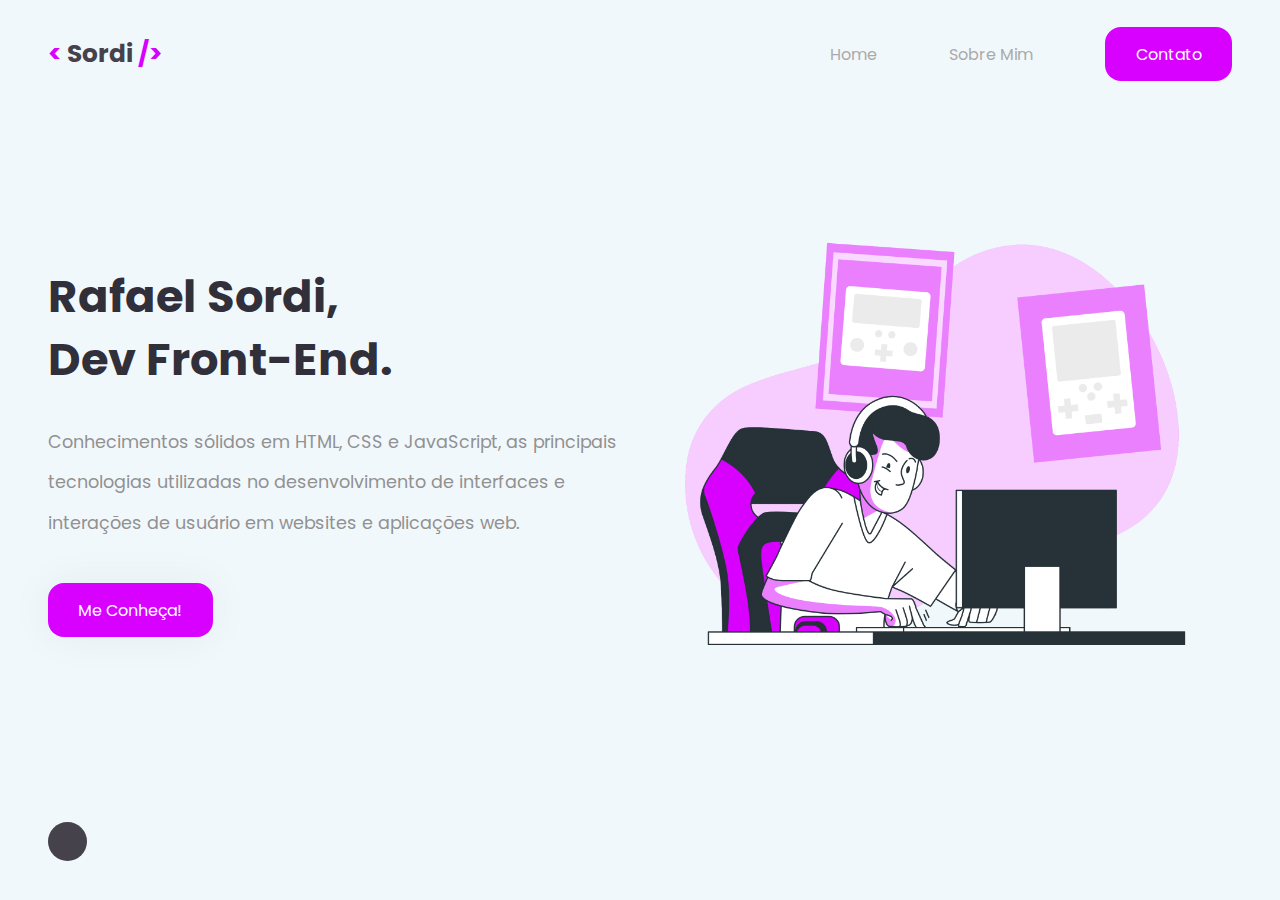
==== index.html @ ac887220 "Portifólio" ====
<!DOCTYPE html>
<html lang="pt-br">
  <head>
    <meta charset="UTF-8" />
    <meta http-equiv="X-UA-Compatible" content="IE=edge" />
    <meta name="viewport" content="width=device-width, initial-scale=1.0" />
    <title>Rafael Sordi - Portifólio</title>
    <link rel="stylesheet" href="css/style.css" />
  </head>
  <body>
    <main>
      <div class="big-wrapper light">
        <img src="./img/shape.png" alt="" class="shape" />

        <header>
          <div class="container">
            <div class="logo">
              <!-- <img src="./img/laptop-code.png" alt="Logo" /> -->
              <h3>Sordi</h3>
            </div>

            <div class="links">
              <ul>
                <li><a href="index.html">Home</a></li>
                <li><a href="sobre.html">Sobre Mim</a></li>
                <li><a href="contato.html" class="btn">Contato</a></li>
              </ul>
            </div>

            <div class="overlay"></div>

            <div class="hamburger-menu">
              <div class="bar"></div>
            </div>
          </div>
        </header>

        <div class="showcase-area">
          <div class="container">
            <div class="left">
              <div class="big-title">
                <h1>Rafael Sordi,</h1>
                <h1>Dev Front-end.</h1>
              </div>
              <p class="text">
                Conhecimentos sólidos em HTML, CSS e JavaScript, as principais tecnologias utilizadas no desenvolvimento de interfaces e interações de usuário em websites e aplicações web.
              </p>
              <div class="cta">
                <a href="sobre.html" class="btn">Me conheça!</a>
              </div>
            </div>

            <div class="right">
              <img src="./img/bro.png" alt="Product Image" class="product" />
            </div>
          </div>
        </div>

        <div class="bottom-area">
          <div class="container">
            <button class="toggle-btn">
              <i class="far fa-moon"></i>
              <i class="far fa-sun"></i>
            </button>
          </div>
        </div>
      </div>
    </main>

    <!-- JavaScript Files -->

    <script src="https://kit.fontawesome.com/a81368914c.js"></script>
    <script src="js/app.js"></script>
  </body>
</html>
---- css/style.css ----
@import url("https://fonts.googleapis.com/css2?family=Poppins:wght@100;200;300;400;500;600;700;800;900&display=swap");

.light {
  --mainColor: #d800ff;
  --hoverColor: #d375e4;
  --backgroundColor: #f1f8fc;
  --darkOne: #312f3a;
  --darkTwo: #45424b;
  --lightOne: #919191;
  --lightTwo: #aaa;
}

.dark {
  --mainColor: #d800ff;
  --hoverColor: #d375e4;
  --backgroundColor: #000000;
  --darkOne: #f3f3f3;
  --darkTwo: #fff;
  --lightOne: #ccc;
  --lightTwo: #e7e3e3;
}

*,
*::before,
*::after {
  padding: 0;
  margin: 0;
  box-sizing: border-box;
}

body {
  font-family: "Poppins", sans-serif;
}

.stop-scrolling {
  height: 100%;
  overflow: hidden;
}

img {
  width: 100%;
}

a {
  text-decoration: none;
}

.big-wrapper {
  position: relative;
  padding: 1.7rem 0 2rem;
  width: 100%;
  min-height: 100vh;
  overflow: hidden;
  background-color: var(--backgroundColor);
  display: flex;
  flex-direction: column;
  justify-content: space-between;
}

.container {
  position: relative;
  max-width: 81rem;
  width: 100%;
  margin: 0 auto;
  padding: 0 3rem;
  z-index: 10;
}

header {
  position: relative;
  z-index: 70;
}

header .container {
  display: flex;
  justify-content: space-between;
  align-items: center;
}

.overlay {
  display: none;
}

.logo {
  display: flex;
  align-items: center;
  cursor: pointer;
}

.logo img {
  width: 40px;
  margin-right: 0.6rem;
  margin-top: -0.6rem;
}

.logo h3 {
  color: var(--darkTwo);
  font-size: 1.55rem;
  line-height: 1.2;
  font-weight: 700;
}

.links ul {
  display: flex;
  list-style: none;
  align-items: center;
}

.links a {
  color: var(--lightTwo);
  margin-left: 4.5rem;
  display: inline-block;
  transition: 0.3s;
}

.links a:hover {
  color: var(--hoverColor);
  transform: scale(1.05);
}

.btn {
  display: inline-block;
  padding: 0.9rem 1.9rem;
  color: #fff !important;
  background-color: var(--mainColor);
  border-radius: 16px;
  text-transform: capitalize;
  transition: 0.3s;
}

.btn:hover {
  background-color: var(--hoverColor);
  transform: scale(1) !important;
}

.hamburger-menu {
  position: relative;
  z-index: 99;
  width: 2rem;
  height: 2rem;
  display: flex;
  align-items: center;
  justify-content: center;
  cursor: pointer;
  display: none;
}

.hamburger-menu .bar {
  position: relative;
  width: 100%;
  height: 3px;
  background-color: var(--darkTwo);
  border-radius: 3px;
  transition: 0.5s;
}

.bar::before,
.bar::after {
  content: "";
  position: absolute;
  width: 100%;
  height: 100%;
  background-color: var(--darkTwo);
  border-radius: 3px;
  transition: 0.5s;
}

.bar::before {
  transform: translateY(-8px);
}

.bar::after {
  transform: translateY(8px);
}

.big-wrapper.active .hamburger-menu .bar {
  background-color: transparent;
}

.big-wrapper.active .bar::before {
  transform: translateY(0) rotate(-45deg);
}

.big-wrapper.active .bar::after {
  transform: translateY(0) rotate(45deg);
}

.showcase-area .container {
  display: grid;
  grid-template-columns: repeat(2, 1fr);
  align-items: center;
  justify-content: center;
}

.big-title {
  font-size: 1.4rem;
  color: var(--darkOne);
  text-transform: capitalize;
  line-height: 1.4;
}

.text {
  color: var(--lightOne);
  font-size: 1.1rem;
  margin: 1.9rem 0 2.5rem;
  max-width: 600px;
  line-height: 2.3;
}

.showcase-area .btn {
  box-shadow: 0 0 40px 2px rgba(0, 0, 0, 0.05);
}

.person {
  width: 123%;
  transform: translate(15%, 25px);
}

.toggle-btn {
  display: inline-block;
  border: none;
  background: var(--darkTwo);
  color: var(--backgroundColor);
  outline: none;
  cursor: pointer;
  height: 39px;
  width: 39px;
  border-radius: 50%;
  font-size: 1.1rem;
  transition: 0.3s;
}

.toggle-btn i {
  line-height: 39px;
}

.toggle-btn:hover {
  background: var(--mainColor);
}

.big-wrapper.light .toggle-btn i:last-child {
  display: none;
}

.big-wrapper.light .toggle-btn i:first-child {
  display: block;
}

.big-wrapper.dark .toggle-btn i:last-child {
  display: block;
}

.big-wrapper.dark .toggle-btn i:first-child {
  display: none;
}

.shape {
  position: absolute;
  z-index: 0;
  width: 500px;
  bottom: -180px;
  left: -15px;
  opacity: 0.1;
}

.copy {
  position: absolute;
  top: 0;
  left: 0;
  z-index: 100;
  animation: appear 1s 1 both;
}

@keyframes appear {
  0% {
    clip-path: circle(30% at -25% -25%);
  }
  100% {
    clip-path: circle(150% at 0 0);
  }
}

@media screen and (max-width: 870px) {
  .hamburger-menu {
    display: flex;
  }

  .links {
    position: fixed;
    top: 0;
    right: 0;
    max-width: 450px;
    width: 100%;
    height: 100%;
    background-color: var(--mainColor);
    z-index: 95;
    display: flex;
    align-items: center;
    justify-content: center;
    transform: translateX(100%);
    transition: 0.5s;
  }

  .links ul {
    flex-direction: column;
  }

  .links a {
    color: #fff;
    margin-left: 0;
    padding: 2rem 0;
  }

  .links .btn {
    background: none;
  }

  .overlay {
    display: block;
    position: fixed;
    top: 0;
    left: 0;
    right: 0;
    bottom: 0;
    background-color: rgba(0, 0, 0, 0.7);
    opacity: 0;
    pointer-events: none;
    transition: 0.5s;
  }

  .big-wrapper.active .links {
    transform: translateX(0);
    box-shadow: 0 0 50px 2px rgba(0, 0, 0, 0.4);
  }

  .big-wrapper.active .overlay {
    pointer-events: all;
    opacity: 1;
  }

  .showcase-area {
    padding: 2.5rem 0;
    max-width: 700px;
    margin: 0 auto;
  }

  .showcase-area .container {
    grid-template-columns: 1fr;
    justify-content: center;
    grid-gap: 2rem;
  }

  .big-title {
    font-size: 1.1rem;
  }

  .text {
    font-size: 0.95rem;
    margin: 1.4rem 0 1.5rem;
  }

  .person {
    width: 100%;
    transform: none;
  }

  .logo h3 {
    font-size: 1.25rem;
  }

  .shape {
    bottom: -180px;
    left: -150px;
  }
}

@media screen and (max-width: 470px) {
  .container {
    padding: 0 1.5rem;
  }

  .big-title {
    font-size: 0.9rem;
  }

  .text {
    margin: 1.1rem 0 1.5rem;
  }

  .showcase-area .btn {
    font-size: 0.8rem;
  }
}

.logo h3::after {
  content: " /> ";
  color: #d800ff;
  font-weight: 700;
}
.logo h3::before {
  content: "< ";
  color: #d800ff;
  font-weight: 700;
}
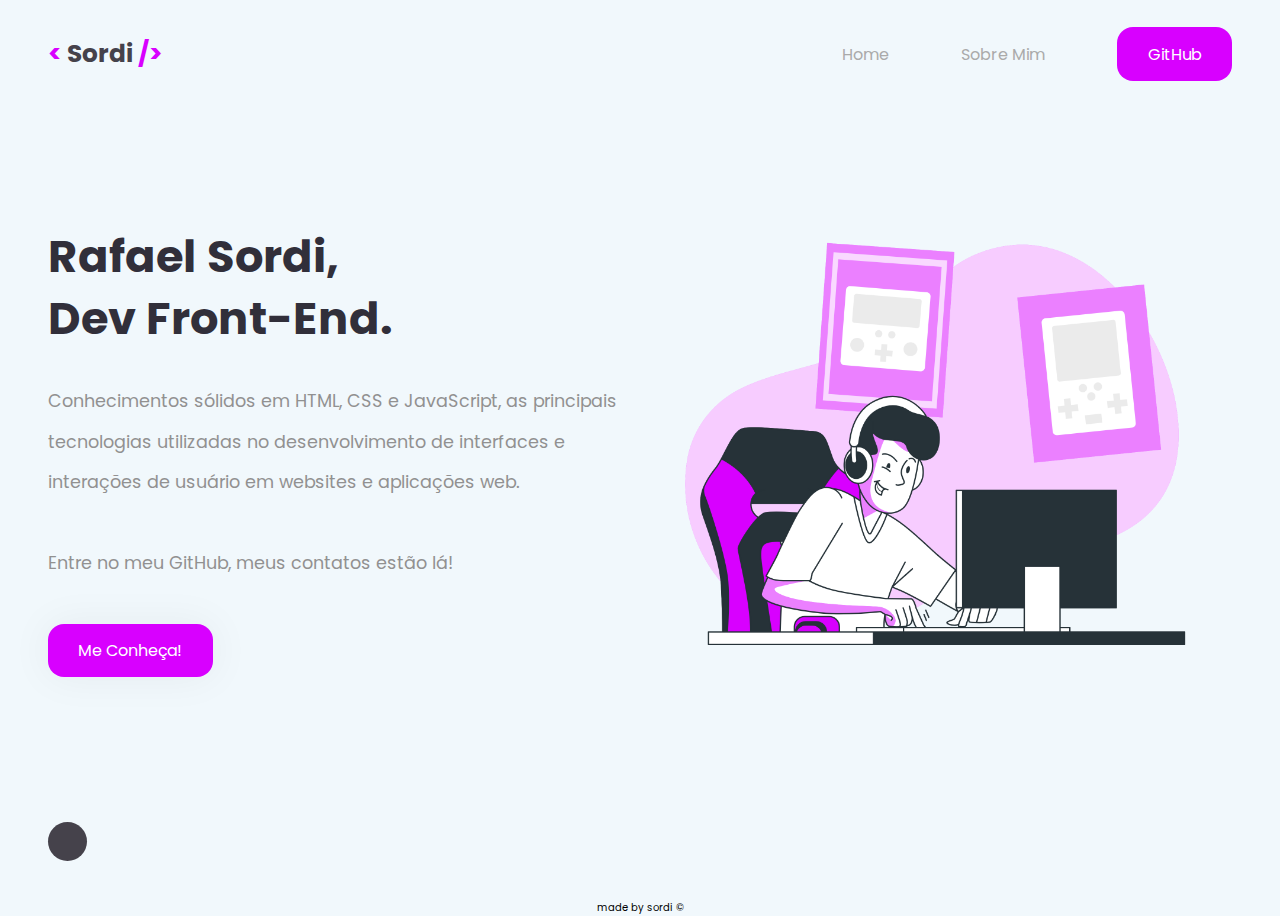
==== commit 94bc3986: "Updates Gerais" ====
--- a/index.html
+++ b/index.html
@@ -2,6 +2,7 @@
 <html lang="pt-br">
   <head>
     <meta charset="UTF-8" />
+    <link rel="websie icon" type="png" href="img/favicon.png">
     <meta http-equiv="X-UA-Compatible" content="IE=edge" />
     <meta name="viewport" content="width=device-width, initial-scale=1.0" />
     <title>Rafael Sordi - Portifólio</title>
@@ -23,7 +24,7 @@
               <ul>
                 <li><a href="index.html">Home</a></li>
                 <li><a href="sobre.html">Sobre Mim</a></li>
-                <li><a href="contato.html" class="btn">Contato</a></li>
+                <li><a href="https://github.com/sordix" class="btn">GitHub</a></li>
               </ul>
             </div>
 
@@ -43,7 +44,8 @@
                 <h1>Dev Front-end.</h1>
               </div>
               <p class="text">
-                Conhecimentos sólidos em HTML, CSS e JavaScript, as principais tecnologias utilizadas no desenvolvimento de interfaces e interações de usuário em websites e aplicações web.
+                Conhecimentos sólidos em HTML, CSS e JavaScript, as principais tecnologias utilizadas no desenvolvimento de interfaces e interações de usuário em websites e aplicações web.<br>
+                <br>Entre no meu GitHub, meus contatos estão lá!
               </p>
               <div class="cta">
                 <a href="sobre.html" class="btn">Me conheça!</a>
@@ -67,6 +69,10 @@
       </div>
     </main>
 
+    <footer class="rodape">
+      <p class="rodape">made by sordi ©</p>
+    </footer>
+
     <!-- JavaScript Files -->
 
     <script src="https://kit.fontawesome.com/a81368914c.js"></script>
--- a/css/style.css
+++ b/css/style.css
@@ -401,4 +401,11 @@
   content: "< ";
   color: #d800ff;
   font-weight: 700;
+}
+.rodape {
+  padding: 0px;
+  text-align: center;
+  background-color: #f1f8fc;
+  font-family: "Poppins", sans-serif;
+  font-size: 10px;
 }